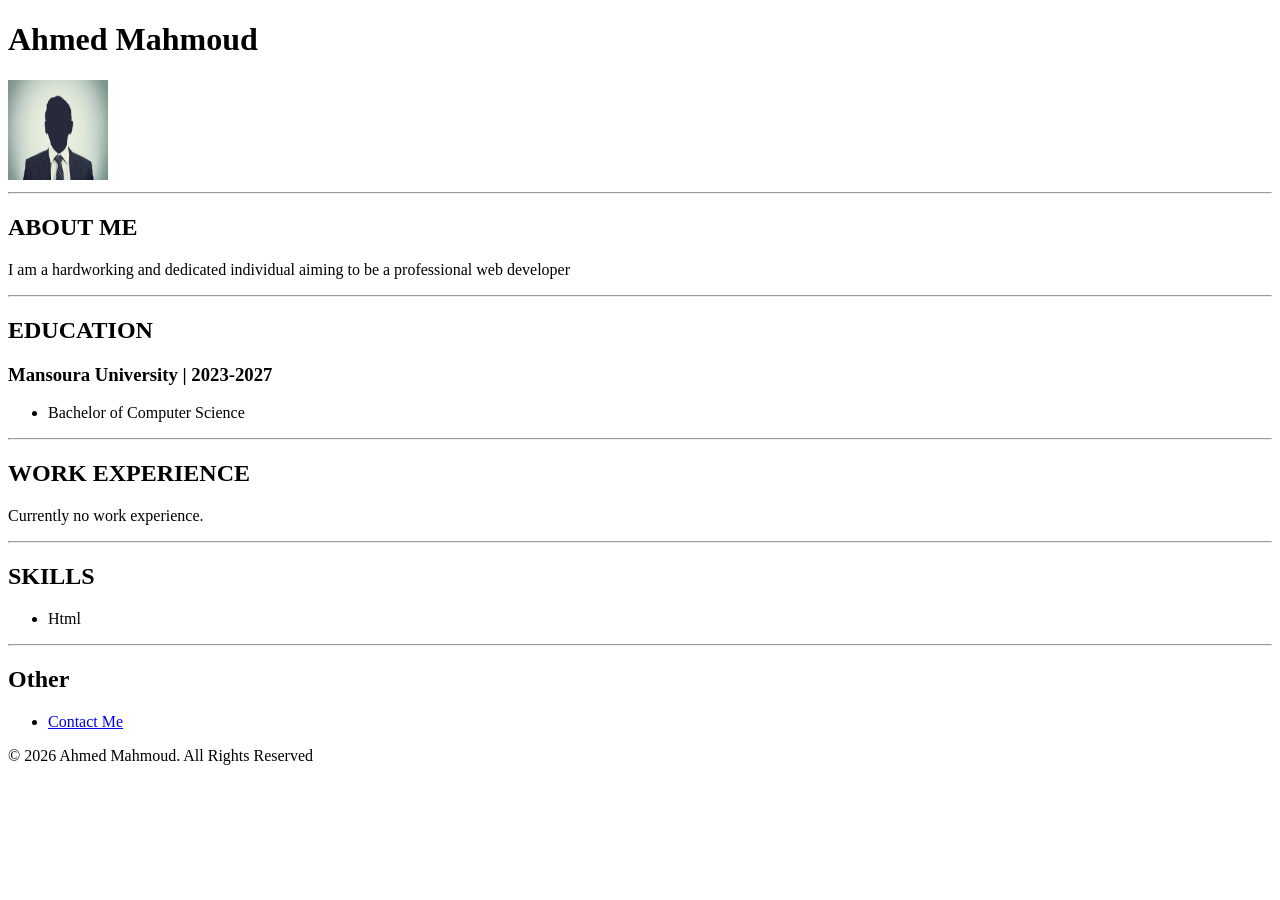
==== index.html @ 50921e1e "Add files via upload" ====
<!DOCTYPE html>
<html lang="en">

    <head>
        <meta charset="UTF-8">
        <title>My Resume</title>
    </head>

    <body>
        <h1>Ahmed Mahmoud</h1>
        <!-- The image will change in the future (Could be removed) -->
        <img src="assets/images/pfp.jpg" alt="My picture" height="100" width="100">
        <hr>
        
        <h2>ABOUT ME</h2>
        <p>I am a hardworking and dedicated individual aiming to be a professional web developer</p>
        <hr>

        <h2>EDUCATION</h2>
        <h3>Mansoura University | 2023-2027</h3>
        <ul>
            <li>Bachelor of Computer Science</li>
        </ul>
        <hr>

        <h2>WORK EXPERIENCE</h2>
        <p>Currently no work experience.</p>
        <hr>

        <h2>SKILLS</h2>
        <ul>
            <li>Html</li>
        </ul>
        <hr>
        
        <h2>Other</h2>
        <ul>
            <li><a href="public/contact.html">Contact Me</a></li>
        </ul>
        <footer>© 2026 Ahmed Mahmoud. All Rights Reserved</footer>
    </body>

</html>
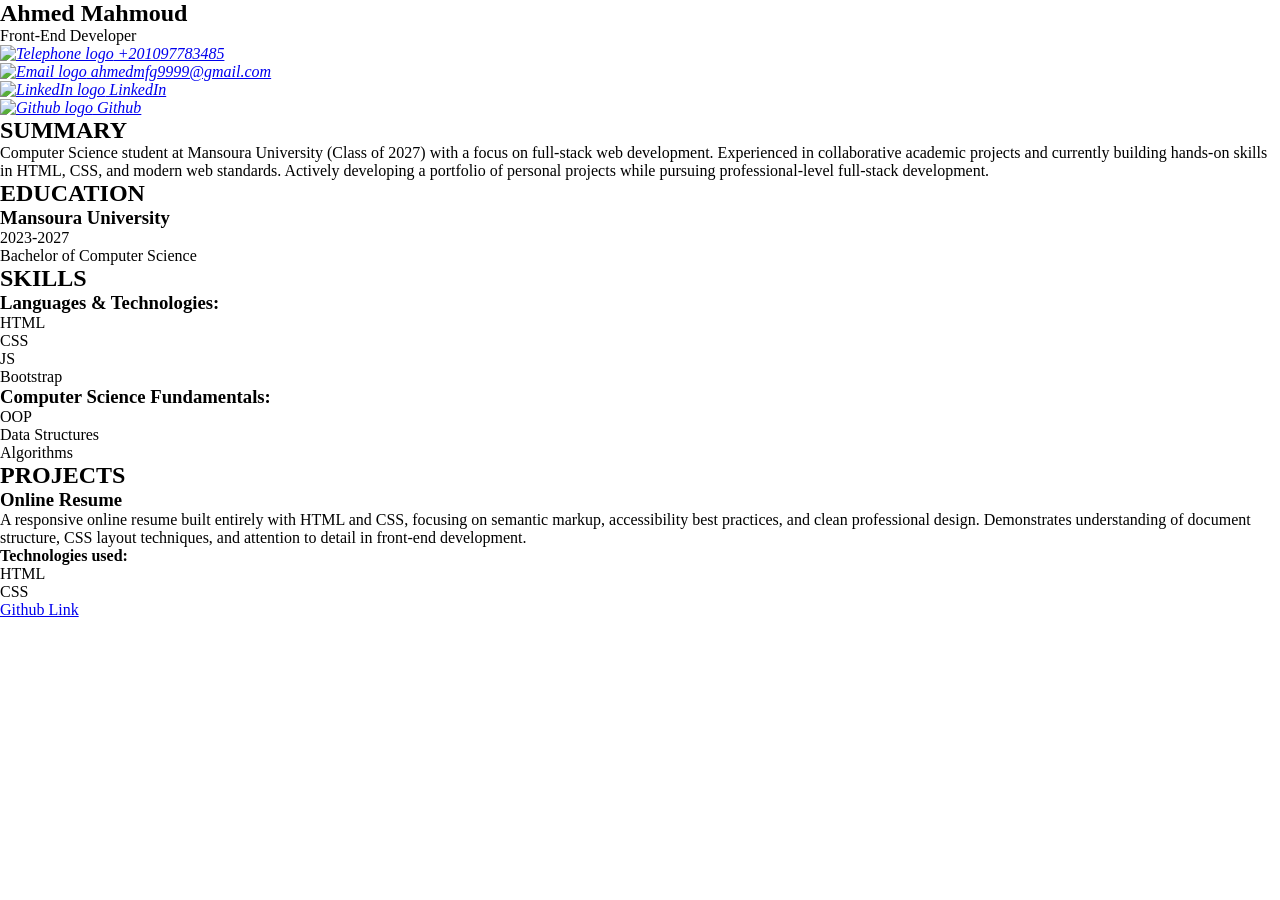
==== commit 0de75df2: "Overwrite repo with current progress" ====
--- a/index.html
+++ b/index.html
@@ -1,43 +1,135 @@
-<!DOCTYPE html>
-<html lang="en">
-
-    <head>
-        <meta charset="UTF-8">
-        <title>My Resume</title>
-    </head>
-
-    <body>
-        <h1>Ahmed Mahmoud</h1>
-        <!-- The image will change in the future (Could be removed) -->
-        <img src="assets/images/pfp.jpg" alt="My picture" height="100" width="100">
-        <hr>
-        
-        <h2>ABOUT ME</h2>
-        <p>I am a hardworking and dedicated individual aiming to be a professional web developer</p>
-        <hr>
-
-        <h2>EDUCATION</h2>
-        <h3>Mansoura University | 2023-2027</h3>
-        <ul>
-            <li>Bachelor of Computer Science</li>
-        </ul>
-        <hr>
-
-        <h2>WORK EXPERIENCE</h2>
-        <p>Currently no work experience.</p>
-        <hr>
-
-        <h2>SKILLS</h2>
-        <ul>
-            <li>Html</li>
-        </ul>
-        <hr>
-        
-        <h2>Other</h2>
-        <ul>
-            <li><a href="public/contact.html">Contact Me</a></li>
-        </ul>
-        <footer>© 2026 Ahmed Mahmoud. All Rights Reserved</footer>
-    </body>
-
-</html>+<!doctype html>
+<html lang="en">
+  <head>
+    <meta charset="UTF-8" />
+    <meta name="viewport" content="width=device-width, initial-scale=1.0" />
+    <meta
+      name="description"
+      content="An online resume created by ahmed mahmoud"
+    />
+    <title>Ahmed Mahmoud - Resume</title>
+    <link rel="stylesheet" href="css/style.css" />
+  </head>
+
+  <body>
+    <main class="main-content">
+      <section class="sec-header" aria-label="Header">
+        <div class="header-main">
+          <h1>Ahmed Mahmoud</h1>
+          <p>Front-End Developer</p>
+        </div>
+
+        <address class="header-contact">
+          <div class="contact-item">
+            <a href="tel:+201097783485">
+              <img
+                src="assets/images/telephone-fill.svg"
+                alt="Telephone logo"
+              />
+              +201097783485
+            </a>
+          </div>
+          <div class="contact-item">
+            <a href="mailto:ahmedmfg9999@gmail.com">
+              <img src="assets/images/envelope-fill.svg" alt="Email logo" />
+              ahmedmfg9999@gmail.com
+            </a>
+          </div>
+          <div class="contact-item">
+            <a
+              href="https://www.linkedin.com/in/ahmed-mahmoud-68561a268"
+              target="_blank"
+              rel="noreferrer noopener"
+            >
+              <img src="assets/images/linkedin.svg" alt="LinkedIn logo" />
+              LinkedIn
+            </a>
+          </div>
+          <div class="contact-item">
+            <a
+              href="https://github.com/Ahmed9433"
+              target="_blank"
+              rel="noreferrer noopener"
+            >
+              <img src="assets/images/github.svg" alt="Github logo" />
+              Github
+            </a>
+          </div>
+        </address>
+      </section>
+
+      <section class="sec-about" aria-label="Professional Summary">
+        <h2>SUMMARY</h2>
+        <p>
+          Computer Science student at Mansoura University (Class of 2027) with a
+          focus on full-stack web development. Experienced in collaborative
+          academic projects and currently building hands-on skills in HTML, CSS,
+          and modern web standards. Actively developing a portfolio of personal
+          projects while pursuing professional-level full-stack development.
+        </p>
+      </section>
+
+      <section class="sec-education" aria-label="Education">
+        <h2>EDUCATION</h2>
+
+        <div class="education-item">
+          <h3>Mansoura University</h3>
+          <span class="date-range">2023-2027</span>
+          <ul>
+            <li>Bachelor of Computer Science</li>
+          </ul>
+        </div>
+      </section>
+
+      <section class="sec-skills" aria-label="Skills">
+        <h2>SKILLS</h2>
+        <div class="skills-item skills-langs">
+          <h3>Languages &amp; Technologies:</h3>
+          <ul>
+            <li>HTML</li>
+            <li>CSS</li>
+            <li>JS</li>
+            <li>Bootstrap</li>
+          </ul>
+        </div>
+        <div class="skills-item skills-concepts">
+          <h3>Computer Science Fundamentals:</h3>
+          <ul>
+            <li>OOP</li>
+            <li>Data Structures</li>
+            <li>Algorithms</li>
+          </ul>
+        </div>
+      </section>
+
+      <section class="sec-projects" aria-label="Projects">
+        <h2>PROJECTS</h2>
+
+        <div class="projects-item">
+          <h3>Online Resume</h3>
+          <p>
+            A responsive online resume built entirely with HTML and CSS,
+            focusing on semantic markup, accessibility best practices, and clean
+            professional design. Demonstrates understanding of document
+            structure, CSS layout techniques, and attention to detail in
+            front-end development.
+          </p>
+          <h4>Technologies used:</h4>
+          <ul>
+            <li>HTML</li>
+            <li>CSS</li>
+          </ul>
+          <div class="projects-links">
+            <a
+              href="https://github.com/Ahmed9433/my-resume"
+              target="_blank"
+              rel="noreferrer noopener"
+            >
+              Github Link
+            </a>
+          </div>
+        </div>
+      </section>
+    </main>
+  </body>
+</html>
--- a/css/style.css
+++ b/css/style.css
@@ -0,0 +1,32 @@
+@font-face {
+  font-family: 'Playfair Display';
+  src: url('../assets/Fonts/PlayfairDisplay-VariableFont.woff2') format('woff2'),
+    url('../assets/Fonts/PlayfairDisplay-VariableFont.ttf') format('truetype');
+  font-weight: 400 900;
+  font-style: normal;
+  font-display: swap;
+}
+@font-face {
+  font-family: 'Product Sans';
+  src: url('../assets/Fonts/GoogleSans-VariableFont.woff2') format('woff2'),
+    url('../assets/Fonts/GoogleSans-VariableFont.ttf') format('truetype');
+  font-weight: 100 900;
+  font-style: normal;
+  font-display: swap;
+}
+:root {
+  /* Color Palette */
+  
+
+  /* Typography */
+  --font-primary: 'Playfair Display', serif;
+  --font-secondary: 'Product Sans', sans-serif;
+}
+* {
+  box-sizing: border-box;
+  margin: 0;
+  padding: 0;
+}
+li {
+  list-style: none;
+}
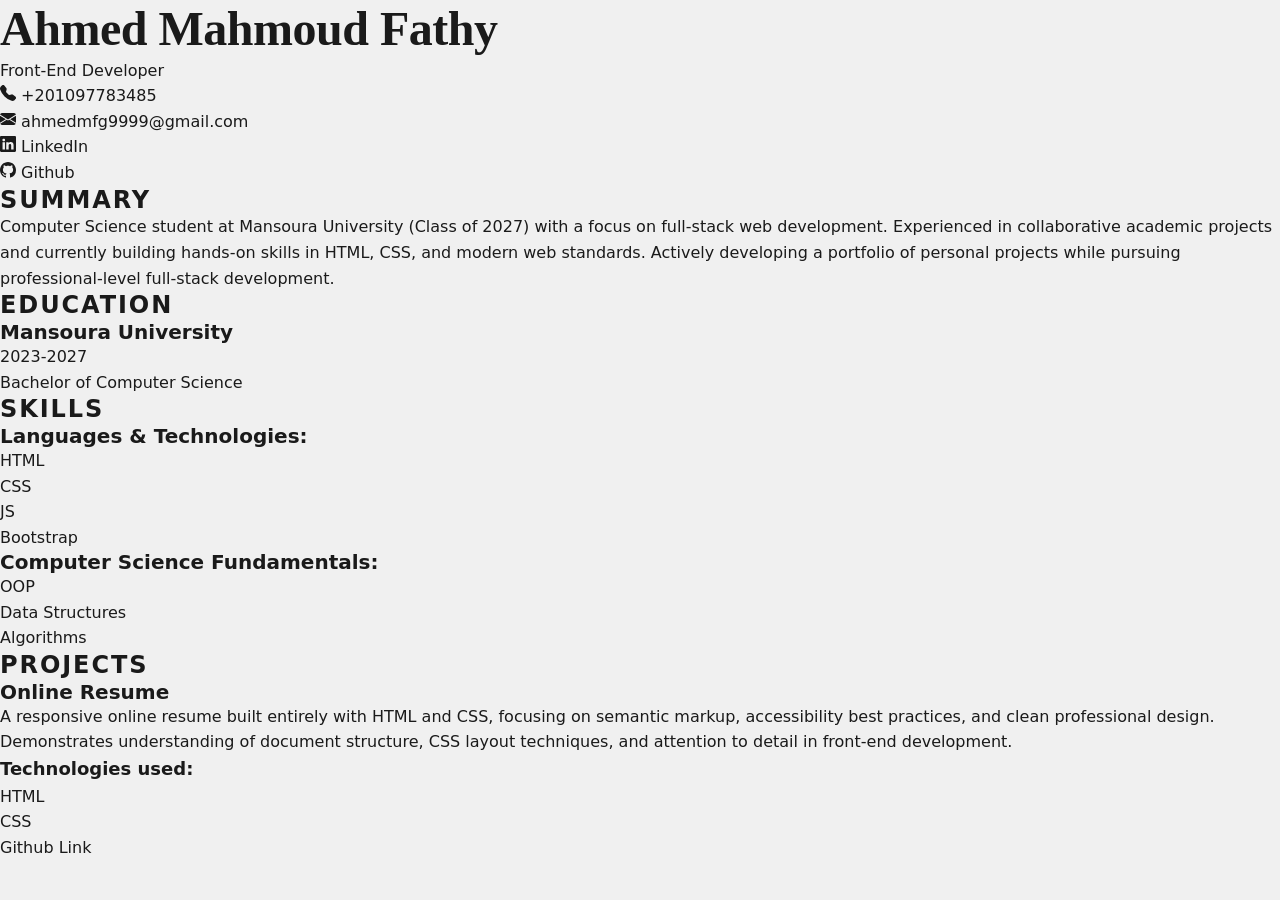
==== commit 823dbb07: "Initialized variables in root and Base settings finished" ====
--- a/index.html
+++ b/index.html
@@ -15,23 +15,43 @@
     <main class="main-content">
       <section class="sec-header" aria-label="Header">
         <div class="header-main">
-          <h1>Ahmed Mahmoud</h1>
+          <h1>Ahmed Mahmoud Fathy</h1>
           <p>Front-End Developer</p>
         </div>
 
         <address class="header-contact">
           <div class="contact-item">
             <a href="tel:+201097783485">
-              <img
-                src="assets/images/telephone-fill.svg"
-                alt="Telephone logo"
-              />
+              <svg
+                xmlns="http://www.w3.org/2000/svg"
+                width="16"
+                height="16"
+                fill="currentColor"
+                class="bi bi-telephone-fill"
+                viewBox="0 0 16 16"
+              >
+                <path
+                  fill-rule="evenodd"
+                  d="M1.885.511a1.745 1.745 0 0 1 2.61.163L6.29 2.98c.329.423.445.974.315 1.494l-.547 2.19a.68.68 0 0 0 .178.643l2.457 2.457a.68.68 0 0 0 .644.178l2.189-.547a1.75 1.75 0 0 1 1.494.315l2.306 1.794c.829.645.905 1.87.163 2.611l-1.034 1.034c-.74.74-1.846 1.065-2.877.702a18.6 18.6 0 0 1-7.01-4.42 18.6 18.6 0 0 1-4.42-7.009c-.362-1.03-.037-2.137.703-2.877z"
+                />
+              </svg>
               +201097783485
             </a>
           </div>
           <div class="contact-item">
             <a href="mailto:ahmedmfg9999@gmail.com">
-              <img src="assets/images/envelope-fill.svg" alt="Email logo" />
+              <svg
+                xmlns="http://www.w3.org/2000/svg"
+                width="16"
+                height="16"
+                fill="currentColor"
+                class="bi bi-envelope-fill"
+                viewBox="0 0 16 16"
+              >
+                <path
+                  d="M.05 3.555A2 2 0 0 1 2 2h12a2 2 0 0 1 1.95 1.555L8 8.414zM0 4.697v7.104l5.803-3.558zM6.761 8.83l-6.57 4.027A2 2 0 0 0 2 14h12a2 2 0 0 0 1.808-1.144l-6.57-4.027L8 9.586zm3.436-.586L16 11.801V4.697z"
+                />
+              </svg>
               ahmedmfg9999@gmail.com
             </a>
           </div>
@@ -41,7 +61,18 @@
               target="_blank"
               rel="noreferrer noopener"
             >
-              <img src="assets/images/linkedin.svg" alt="LinkedIn logo" />
+              <svg
+                xmlns="http://www.w3.org/2000/svg"
+                width="16"
+                height="16"
+                fill="currentColor"
+                class="bi bi-linkedin"
+                viewBox="0 0 16 16"
+              >
+                <path
+                  d="M0 1.146C0 .513.526 0 1.175 0h13.65C15.474 0 16 .513 16 1.146v13.708c0 .633-.526 1.146-1.175 1.146H1.175C.526 16 0 15.487 0 14.854zm4.943 12.248V6.169H2.542v7.225zm-1.2-8.212c.837 0 1.358-.554 1.358-1.248-.015-.709-.52-1.248-1.342-1.248S2.4 3.226 2.4 3.934c0 .694.521 1.248 1.327 1.248zm4.908 8.212V9.359c0-.216.016-.432.08-.586.173-.431.568-.878 1.232-.878.869 0 1.216.662 1.216 1.634v3.865h2.401V9.25c0-2.22-1.184-3.252-2.764-3.252-1.274 0-1.845.7-2.165 1.193v.025h-.016l.016-.025V6.169h-2.4c.03.678 0 7.225 0 7.225z"
+                />
+              </svg>
               LinkedIn
             </a>
           </div>
@@ -51,7 +82,18 @@
               target="_blank"
               rel="noreferrer noopener"
             >
-              <img src="assets/images/github.svg" alt="Github logo" />
+              <svg
+                xmlns="http://www.w3.org/2000/svg"
+                width="16"
+                height="16"
+                fill="currentColor"
+                class="bi bi-github"
+                viewBox="0 0 16 16"
+              >
+                <path
+                  d="M8 0C3.58 0 0 3.58 0 8c0 3.54 2.29 6.53 5.47 7.59.4.07.55-.17.55-.38 0-.19-.01-.82-.01-1.49-2.01.37-2.53-.49-2.69-.94-.09-.23-.48-.94-.82-1.13-.28-.15-.68-.52-.01-.53.63-.01 1.08.58 1.23.82.72 1.21 1.87.87 2.33.66.07-.52.28-.87.51-1.07-1.78-.2-3.64-.89-3.64-3.95 0-.87.31-1.59.82-2.15-.08-.2-.36-1.02.08-2.12 0 0 .67-.21 2.2.82.64-.18 1.32-.27 2-.27s1.36.09 2 .27c1.53-1.04 2.2-.82 2.2-.82.44 1.1.16 1.92.08 2.12.51.56.82 1.27.82 2.15 0 3.07-1.87 3.75-3.65 3.95.29.25.54.73.54 1.48 0 1.07-.01 1.93-.01 2.2 0 .21.15.46.55.38A8.01 8.01 0 0 0 16 8c0-4.42-3.58-8-8-8"
+                />
+              </svg>
               Github
             </a>
           </div>
@@ -59,7 +101,7 @@
       </section>
 
       <section class="sec-about" aria-label="Professional Summary">
-        <h2>SUMMARY</h2>
+        <h2>Summary</h2>
         <p>
           Computer Science student at Mansoura University (Class of 2027) with a
           focus on full-stack web development. Experienced in collaborative
@@ -70,7 +112,7 @@
       </section>
 
       <section class="sec-education" aria-label="Education">
-        <h2>EDUCATION</h2>
+        <h2>Education</h2>
 
         <div class="education-item">
           <h3>Mansoura University</h3>
@@ -82,7 +124,7 @@
       </section>
 
       <section class="sec-skills" aria-label="Skills">
-        <h2>SKILLS</h2>
+        <h2>Skills</h2>
         <div class="skills-item skills-langs">
           <h3>Languages &amp; Technologies:</h3>
           <ul>
@@ -103,7 +145,7 @@
       </section>
 
       <section class="sec-projects" aria-label="Projects">
-        <h2>PROJECTS</h2>
+        <h2>Projects</h2>
 
         <div class="projects-item">
           <h3>Online Resume</h3>
--- a/css/style.css
+++ b/css/style.css
@@ -1,32 +1,170 @@
+/* ================================
+   IMPORTS
+   ================================ */
+
 @font-face {
-  font-family: 'Playfair Display';
-  src: url('../assets/Fonts/PlayfairDisplay-VariableFont.woff2') format('woff2'),
-    url('../assets/Fonts/PlayfairDisplay-VariableFont.ttf') format('truetype');
+  font-family: "Playfair Display";
+  src:
+    url("../assets/Fonts/PlayfairDisplay-VariableFont.woff2") format("woff2"),
+    url("../assets/Fonts/PlayfairDisplay-VariableFont.ttf") format("truetype");
   font-weight: 400 900;
-  font-style: normal;
   font-display: swap;
 }
 @font-face {
-  font-family: 'Product Sans';
-  src: url('../assets/Fonts/GoogleSans-VariableFont.woff2') format('woff2'),
-    url('../assets/Fonts/GoogleSans-VariableFont.ttf') format('truetype');
+  font-family: "Inter";
+  src:
+    url("../assets/Fonts/Inter-VariableFont.woff2") format("woff2"),
+    url("../assets/Fonts/Inter-VariableFont.ttf") format("truetype");
   font-weight: 100 900;
-  font-style: normal;
   font-display: swap;
 }
+
+/* ================================
+   CUSTOM PROPERTIES
+   ================================ */
+
 :root {
   /* Color Palette */
-  
+  --page-background: #f0f0f0;
+  --card-background: #ffffff;
+  --primary-text: #1a1a1a;
+  --secondary-text: #666666;
+  --border-color: #e0e0e0;
 
   /* Typography */
-  --font-primary: 'Playfair Display', serif;
-  --font-secondary: 'Product Sans', sans-serif;
+  --font-display: "Playfair Display", Georgia, serif;
+  --font-primary: "Inter", system-ui, sans-serif;
+
+  /* Font Size */
+  --font-size-xs: 0.75rem;
+  --font-size-sm: 0.875rem;
+  --font-size-base: 1rem;
+  --font-size-md: 1.125rem;
+  --font-size-lg: 1.25rem;
+  --font-size-xl: 1.5rem;
+  --font-size-2xl: 1.75rem;
+  --font-size-display: 3rem;
+
+  /* Font Weights */
+  --font-weight-regular: 400;
+  --font-weight-medium: 500;
+  --font-weight-semibold: 600;
+  --font-weight-bold: 700;
+
+  /* Line Heights */
+  --line-height-tight: 1.2;
+  --line-height-normal: 1.6;
+  --line-height-relaxed: 1.8;
+
+  /* Letter Spacing */
+  --letter-spacing-tight: -0.01em;
+  --letter-spacing-normal: 0;
+  --letter-spacing-wide: 0.08em;
+
+  /* Spacing */
+  --space-1: 0.25rem;
+  --space-2: 0.5rem;
+  --space-3: 1rem;
+  --space-4: 1.5rem;
+  --space-5: 2rem;
+  --space-6: 3rem;
+  --space-7: 4rem;
+
+  /* Layout */
+  --resume-max-width: 900px;
+  --resume-padding-x: 3rem;
+  --resume-padding-y: 3rem;
+  --card-shadow: 0 1px 3px rgba(0, 0, 0, 0.08), 0 4px 16px rgba(0, 0, 0, 0.08);
+  --heading-border: 2px solid #1a1a1a;
+
+  /* Transitions */
+  --transition-fast: 0.16s ease;
+  --transition-normal: 0.26s ease;
 }
+
+/* ================================
+   RESET & BASE
+   ================================ */
+
 * {
   box-sizing: border-box;
   margin: 0;
   padding: 0;
 }
-li {
-  list-style: none;
-}+address {
+  font-style: normal;
+}
+
+/* ================================
+   BASE TYPOGRAPHY
+   ================================ */
+
+body {
+  font-family: var(--font-primary);
+  font-size: var(--font-size-base);
+  font-weight: var(--font-weight-regular);
+  line-height: var(--line-height-normal);
+  color: var(--primary-text);
+  background-color: var(--page-background);
+}
+h1 {
+  font-family: var(--font-display);
+  font-size: var(--font-size-display);
+  font-weight: var(--font-weight-bold);
+  line-height: var(--line-height-tight);
+  letter-spacing: var(--letter-spacing-tight);
+}
+h2 {
+  text-transform: uppercase;
+  font-size: var(--font-size-xl);
+  font-weight: var(--font-weight-bold);
+  line-height: var(--line-height-tight);
+  letter-spacing: var(--letter-spacing-wide);
+}
+h3 {
+  font-size: var(--font-size-lg);
+  font-weight: var(--font-weight-semibold);
+  line-height: var(--line-height-tight);
+}
+h4 {
+  font-size: var(--font-size-md);
+  font-weight: var(--font-weight-semibold);
+}
+a {
+  text-decoration: none;
+  color: var(--primary-text);
+  transition: color var(--transition-fast);
+}
+a:hover {
+  color: var(--secondary-text);
+  text-decoration: underline;
+}
+a:focus-visible {
+  outline: 2px solid var(--primary-text);
+  outline-offset: 0.075rem;
+}
+strong {
+  font-weight: var(--font-weight-bold);
+}
+em {
+  font-style: italic;
+}
+/* ================================
+   LAYOUT
+   ================================ */
+
+/* ================================
+   COMPONENTS
+   ================================ */
+
+/* ================================
+   UTILITIES
+   ================================ */
+
+/* ================================
+   STATES & TRANSITIONS
+   ================================ */
+
+/* ================================
+   RESPONSIVE
+   ================================ */
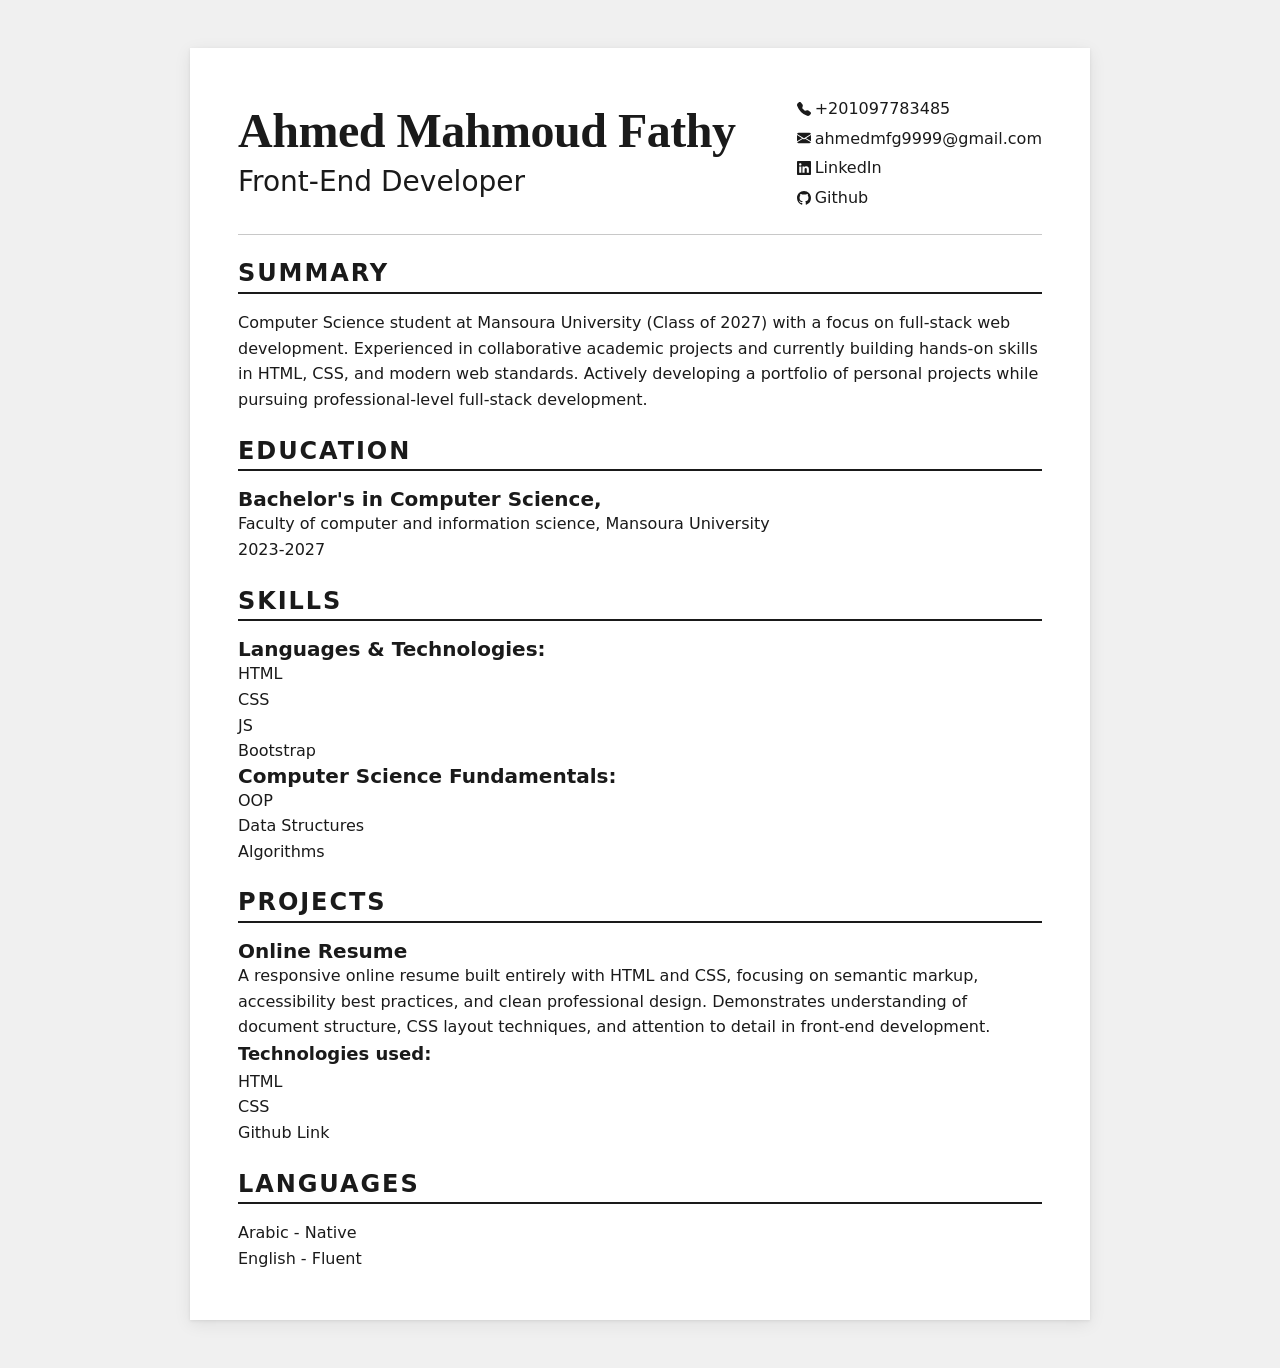
==== commit af5b3411: "Layout finished and websites icon changed" ====
--- a/index.html
+++ b/index.html
@@ -8,6 +8,7 @@
       content="An online resume created by ahmed mahmoud"
     />
     <title>Ahmed Mahmoud - Resume</title>
+    <link rel="icon" type="image/x-icon" href="./assets/images/favicon.ico" />
     <link rel="stylesheet" href="css/style.css" />
   </head>
 
@@ -24,8 +25,6 @@
             <a href="tel:+201097783485">
               <svg
                 xmlns="http://www.w3.org/2000/svg"
-                width="16"
-                height="16"
                 fill="currentColor"
                 class="bi bi-telephone-fill"
                 viewBox="0 0 16 16"
@@ -42,8 +41,6 @@
             <a href="mailto:ahmedmfg9999@gmail.com">
               <svg
                 xmlns="http://www.w3.org/2000/svg"
-                width="16"
-                height="16"
                 fill="currentColor"
                 class="bi bi-envelope-fill"
                 viewBox="0 0 16 16"
@@ -63,8 +60,6 @@
             >
               <svg
                 xmlns="http://www.w3.org/2000/svg"
-                width="16"
-                height="16"
                 fill="currentColor"
                 class="bi bi-linkedin"
                 viewBox="0 0 16 16"
@@ -84,8 +79,6 @@
             >
               <svg
                 xmlns="http://www.w3.org/2000/svg"
-                width="16"
-                height="16"
                 fill="currentColor"
                 class="bi bi-github"
                 viewBox="0 0 16 16"
@@ -102,6 +95,7 @@
 
       <section class="sec-about" aria-label="Professional Summary">
         <h2>Summary</h2>
+
         <p>
           Computer Science student at Mansoura University (Class of 2027) with a
           focus on full-stack web development. Experienced in collaborative
@@ -115,16 +109,19 @@
         <h2>Education</h2>
 
         <div class="education-item">
-          <h3>Mansoura University</h3>
+          <h3>Bachelor's in Computer Science,</h3>
+          <ul>
+            <li>
+              Faculty of computer and information science, Mansoura University
+            </li>
+          </ul>
           <span class="date-range">2023-2027</span>
-          <ul>
-            <li>Bachelor of Computer Science</li>
-          </ul>
         </div>
       </section>
 
       <section class="sec-skills" aria-label="Skills">
         <h2>Skills</h2>
+
         <div class="skills-item skills-langs">
           <h3>Languages &amp; Technologies:</h3>
           <ul>
@@ -172,6 +169,17 @@
           </div>
         </div>
       </section>
+
+      <section class="sec-languages" aria-label="Languages">
+        <h2>Languages</h2>
+
+        <div class="languages-item">
+          <ul>
+            <li>Arabic - Native</li>
+            <li>English - Fluent</li>
+          </ul>
+        </div>
+      </section>
     </main>
   </body>
 </html>
--- a/css/style.css
+++ b/css/style.css
@@ -29,7 +29,7 @@
   --card-background: #ffffff;
   --primary-text: #1a1a1a;
   --secondary-text: #666666;
-  --border-color: #e0e0e0;
+  --border-color: #c8c8c8;
 
   /* Typography */
   --font-display: "Playfair Display", Georgia, serif;
@@ -94,6 +94,9 @@
 address {
   font-style: normal;
 }
+li {
+  list-style: none;
+}
 
 /* ================================
    BASE TYPOGRAPHY
@@ -114,6 +117,7 @@
   line-height: var(--line-height-tight);
   letter-spacing: var(--letter-spacing-tight);
 }
+/* For 'h2' spacing - see LAYOUT section */
 h2 {
   text-transform: uppercase;
   font-size: var(--font-size-xl);
@@ -130,11 +134,89 @@
   font-size: var(--font-size-md);
   font-weight: var(--font-weight-semibold);
 }
+/* For 'a' hover and focus states - see STATES & TRANSITIONS section */
 a {
   text-decoration: none;
   color: var(--primary-text);
   transition: color var(--transition-fast);
 }
+strong {
+  font-weight: var(--font-weight-bold);
+}
+em {
+  font-style: italic;
+}
+
+/* ================================
+   LAYOUT
+   ================================ */
+
+section {
+  padding-bottom: var(--space-4);
+}
+section:last-child {
+  padding-bottom: 0;
+}
+h2 {
+  border-bottom: var(--heading-border);
+  padding-bottom: var(--space-1);
+  margin-bottom: var(--space-3);
+}
+.main-content {
+  max-width: var(--resume-max-width);
+  background-color: var(--card-background);
+  margin-inline: auto;
+  box-shadow: var(--card-shadow);
+  padding: var(--resume-padding-y) var(--resume-padding-x);
+  margin-block: var(--space-6);
+}
+.sec-header {
+  display: flex;
+  justify-content: space-between;
+  align-items: center;
+  margin-bottom: var(--space-4);
+  border-bottom: 1px solid var(--border-color);
+}
+.header-main {
+  display: flex;
+  flex-direction: column;
+  align-items: flex-start;
+}
+.header-main p {
+  font-size: var(--font-size-2xl);
+}
+.header-contact {
+  display: flex;
+  flex-direction: column;
+  justify-content: center;
+  gap: var(--space-1);
+}
+.contact-item a {
+  display: flex;
+  align-items: center;
+  gap: var(--space-1);
+}
+.contact-item a svg {
+  width: 14px;
+  height: 14px;
+  flex-shrink: 0;
+}
+/* ================================
+   COMPONENTS
+   ================================ */
+
+/* ================================
+   UTILITIES
+   ================================ */
+
+/* ================================
+   STATES & TRANSITIONS
+   ================================ */
+
+*::selection {
+  background-color: var(--primary-text);
+  color: var(--page-background);
+}
 a:hover {
   color: var(--secondary-text);
   text-decoration: underline;
@@ -143,27 +225,6 @@
   outline: 2px solid var(--primary-text);
   outline-offset: 0.075rem;
 }
-strong {
-  font-weight: var(--font-weight-bold);
-}
-em {
-  font-style: italic;
-}
-/* ================================
-   LAYOUT
-   ================================ */
-
-/* ================================
-   COMPONENTS
-   ================================ */
-
-/* ================================
-   UTILITIES
-   ================================ */
-
-/* ================================
-   STATES & TRANSITIONS
-   ================================ */
 
 /* ================================
    RESPONSIVE
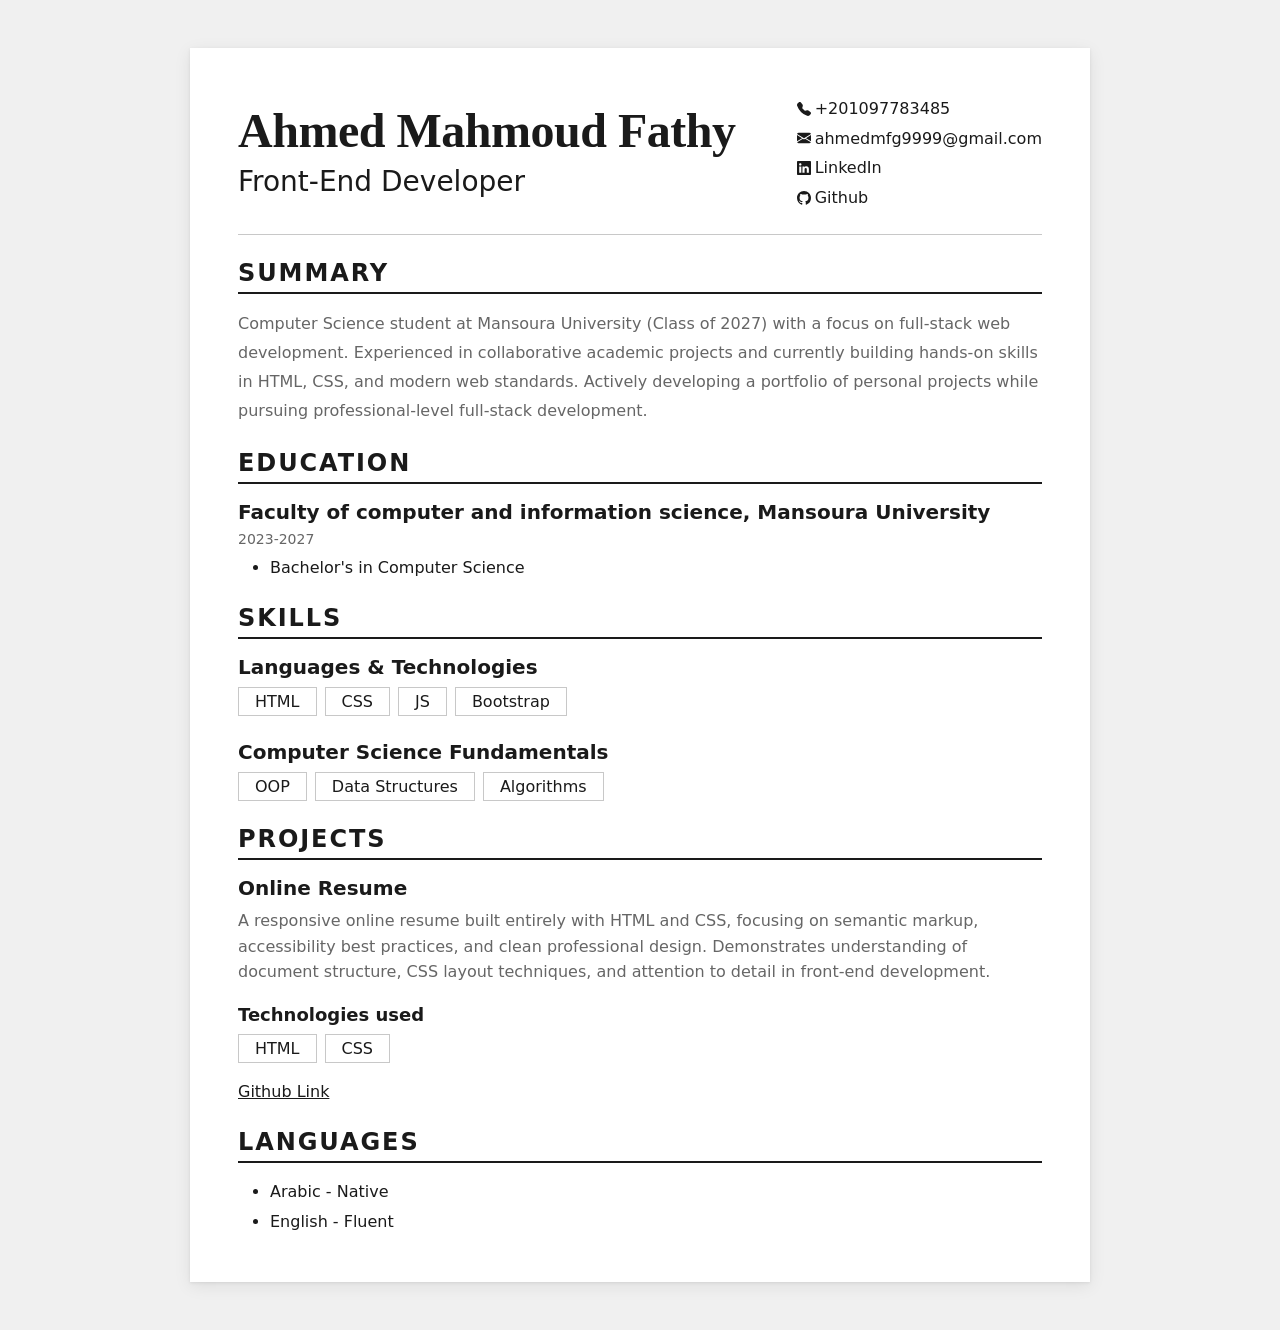
==== commit 9ab1c956: "Components styling finished" ====
--- a/index.html
+++ b/index.html
@@ -109,13 +109,13 @@
         <h2>Education</h2>
 
         <div class="education-item">
-          <h3>Bachelor's in Computer Science,</h3>
+          <h3>
+            Faculty of computer and information science, Mansoura University
+          </h3>
+          <span class="date-range">2023-2027</span>
           <ul>
-            <li>
-              Faculty of computer and information science, Mansoura University
-            </li>
+            <li>Bachelor's in Computer Science</li>
           </ul>
-          <span class="date-range">2023-2027</span>
         </div>
       </section>
 
@@ -123,7 +123,7 @@
         <h2>Skills</h2>
 
         <div class="skills-item skills-langs">
-          <h3>Languages &amp; Technologies:</h3>
+          <h3>Languages &amp; Technologies</h3>
           <ul>
             <li>HTML</li>
             <li>CSS</li>
@@ -132,7 +132,7 @@
           </ul>
         </div>
         <div class="skills-item skills-concepts">
-          <h3>Computer Science Fundamentals:</h3>
+          <h3>Computer Science Fundamentals</h3>
           <ul>
             <li>OOP</li>
             <li>Data Structures</li>
@@ -153,7 +153,7 @@
             structure, CSS layout techniques, and attention to detail in
             front-end development.
           </p>
-          <h4>Technologies used:</h4>
+          <h4>Technologies used</h4>
           <ul>
             <li>HTML</li>
             <li>CSS</li>
--- a/css/style.css
+++ b/css/style.css
@@ -94,7 +94,7 @@
 address {
   font-style: normal;
 }
-li {
+ul {
   list-style: none;
 }
 
@@ -205,6 +205,101 @@
    COMPONENTS
    ================================ */
 
+/* --- Summary --- */
+
+.sec-about p {
+  line-height: var(--line-height-relaxed);
+  color: var(--secondary-text);
+}
+
+/* --- Education --- */
+
+.education-item {
+  display: flex;
+  flex-direction: column;
+  gap: var(--space-1);
+  margin-bottom: var(--space-4);
+}
+.education-item:last-child {
+  margin-bottom: 0;
+}
+.education-item ul {
+  padding-left: var(--space-5);
+  list-style: disc;
+}
+.date-range {
+  font-size: var(--font-size-sm);
+  color: var(--secondary-text);
+  display: block;
+}
+
+/* --- Skills --- */
+
+.skills-item {
+  margin-bottom: var(--space-4);
+}
+.skills-item:last-child {
+  margin-bottom: 0;
+}
+.skills-item h3 {
+  margin-bottom: var(--space-2);
+}
+.skills-item ul {
+  display: flex;
+  gap: var(--space-2);
+  flex-wrap: wrap;
+}
+.skills-item li {
+  padding: var(--space-1) var(--space-3);
+  border: 1px solid var(--border-color);
+  line-height: var(--line-height-tight);
+}
+
+/* --- Projects --- */
+
+.projects-item {
+  margin-bottom: var(--space-4);
+}
+.projects-item:last-child {
+  margin-bottom: 0;
+}
+.projects-item h3 {
+  margin-bottom: var(--space-2);
+}
+.projects-item p {
+  margin-bottom: var(--space-3);
+  color: var(--secondary-text);
+}
+.projects-item h4 {
+  margin-bottom: var(--space-1);
+}
+.projects-item ul {
+  margin-bottom: var(--space-3);
+  display: flex;
+  gap: var(--space-2);
+  flex-wrap: wrap;
+}
+.projects-item li {
+  padding: var(--space-1) var(--space-3);
+  border: 1px solid var(--border-color);
+  line-height: var(--line-height-tight);
+}
+/* For projects links 'a' hover state - see STATES & TRANSITIONS section (slightly different effect than normal links) */
+.projects-links a {
+  text-decoration: underline;
+  font-weight: var(--font-weight-medium);
+}
+
+/* --- Languages --- */
+
+.languages-item ul {
+  display: flex;
+  flex-direction: column;
+  gap: var(--space-1);
+  padding-left: var(--space-5);
+  list-style: disc;
+}
+
 /* ================================
    UTILITIES
    ================================ */
@@ -225,6 +320,10 @@
   outline: 2px solid var(--primary-text);
   outline-offset: 0.075rem;
 }
+.projects-links a:hover {
+  color: var(--primary-text);
+  text-decoration: none;
+}
 
 /* ================================
    RESPONSIVE
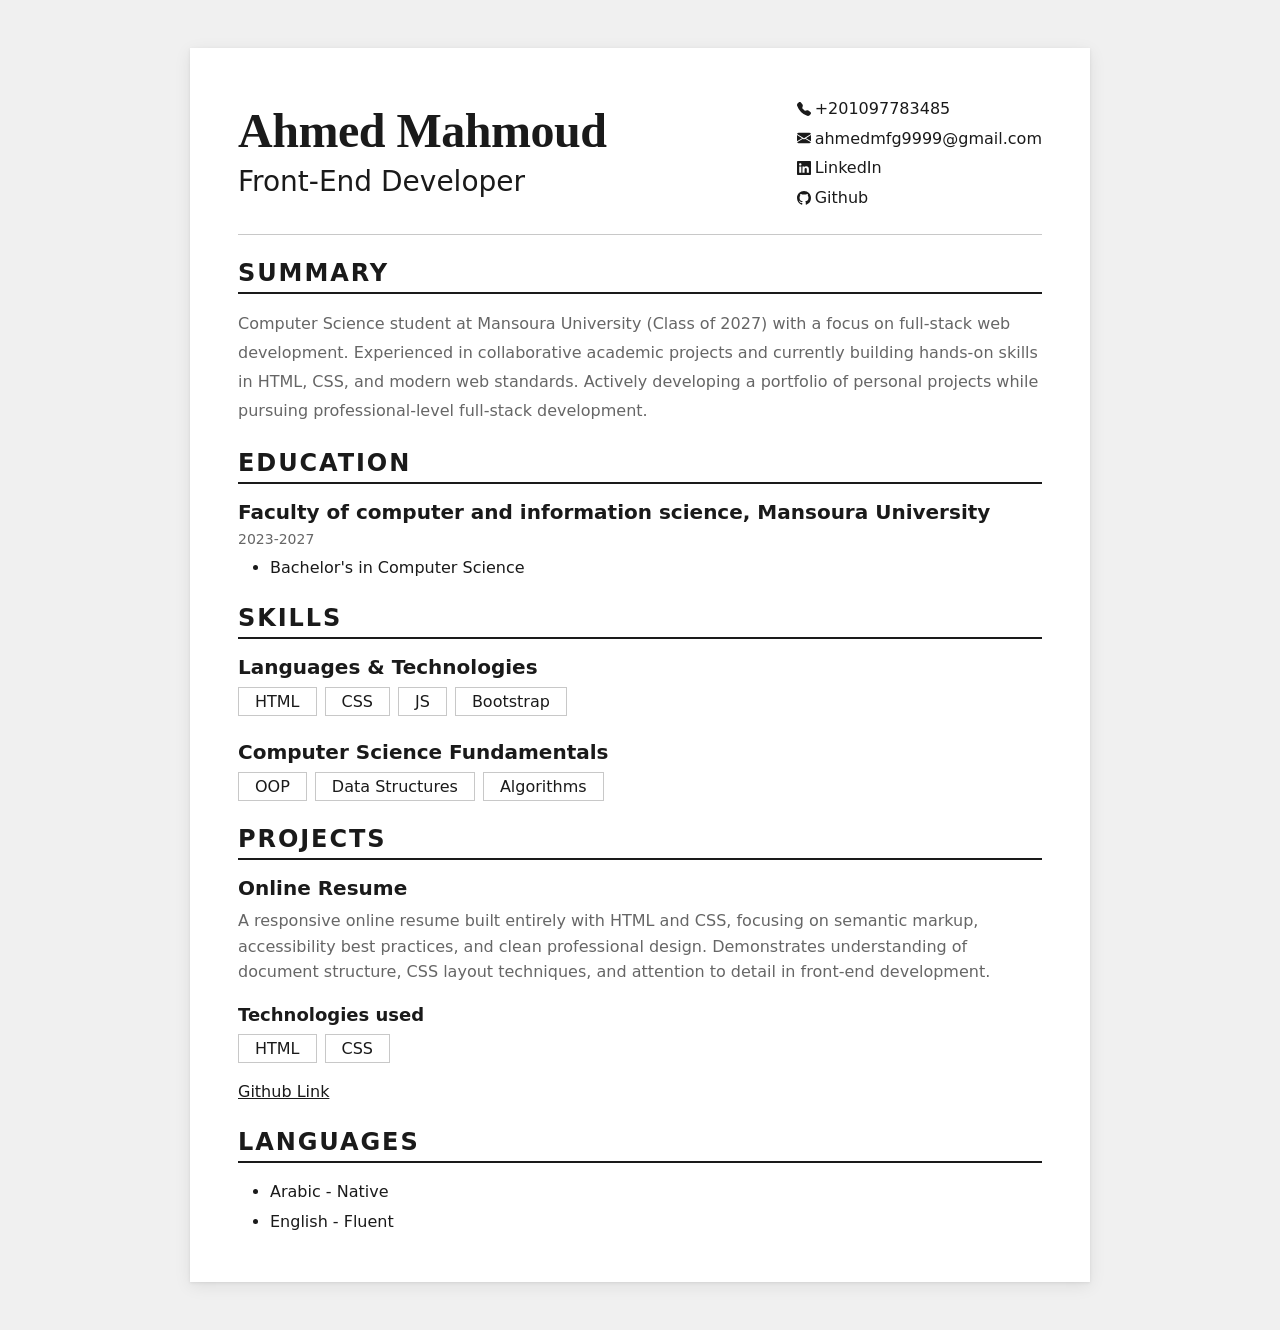
==== commit f0ff2114: "minor edit" ====
--- a/index.html
+++ b/index.html
@@ -16,7 +16,7 @@
     <main class="main-content">
       <section class="sec-header" aria-label="Header">
         <div class="header-main">
-          <h1>Ahmed Mahmoud Fathy</h1>
+          <h1>Ahmed Mahmoud</h1>
           <p>Front-End Developer</p>
         </div>
 
